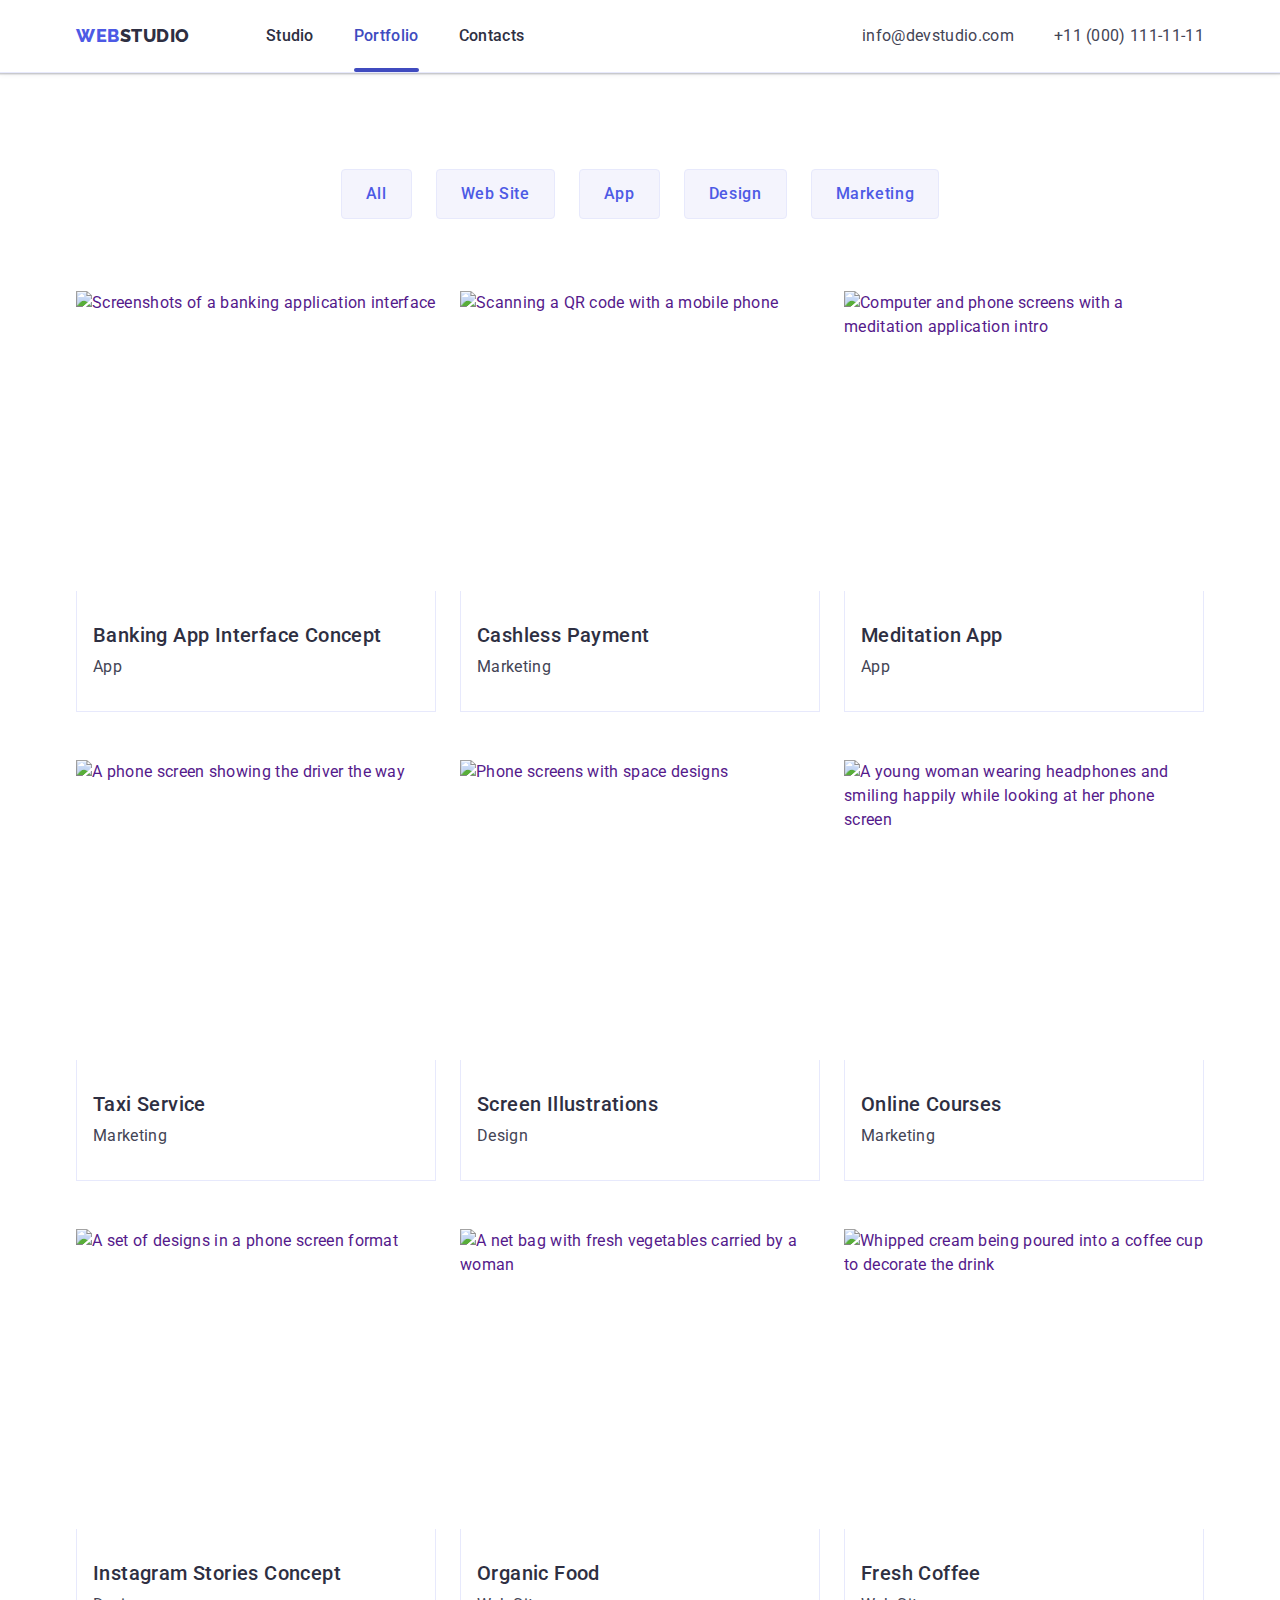
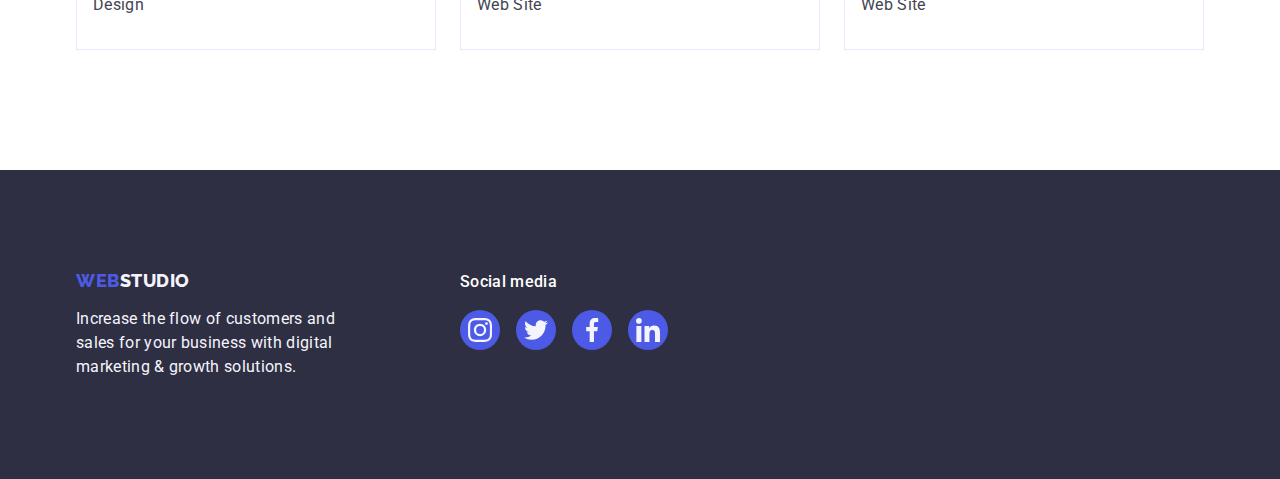
==== portfolio.html @ 32cfbcb7 "almost all - modal, overlay, transitions" ====
<!DOCTYPE html>
<html lang="en">
  <head>
    <meta charset="UTF-8" />
    <meta http-equiv="X-UA-Compatible" content="IE=edge" />
    <meta name="viewport" content="width=device-width, initial-scale=1.0" />
    <title>Portfolio</title>
    <link rel="preconnect" href="https://fonts.googleapis.com" />
    <link rel="preconnect" href="https://fonts.gstatic.com" crossorigin />
    <link
      href="https://fonts.googleapis.com/css2?family=Raleway:wght@800&family=Roboto:wght@400;500;700;900&display=swap"
      rel="stylesheet" />
    <link
      rel="stylesheet"
      href="https://cdnjs.cloudflare.com/ajax/libs/modern-normalize/1.1.0/modern-normalize.min.css" />
    <link rel="stylesheet" href="./css/styles.css" />
  </head>

  <body>
    <!--Header-->
    <header class="header">
      <div class="container">
        <nav class="site-nav">
          <a class="link logo" href="./index.html">Web<span class="logo-dark">Studio</span></a>
          <ul class="site-nav list">
            <li class="item"><a href="./index.html" class="link">Studio</a></li>
            <li class="item">
              <a href="./portfolio.html" class="link current">Portfolio</a>
            </li>
            <li class="item"><a href="" class="link">Contacts</a></li>
          </ul>
        </nav>
        <address class="contact-nav">
          <ul class="contact-nav list">
            <li class="item">
              <a href="mailto:info@devstudio.com" class="link">info@devstudio.com</a>
            </li>
            <li class="item">
              <a href="tel:+110001111111" class="link">+11 (000) 111-11-11</a>
            </li>
          </ul>
        </address>
      </div>
    </header>

    <!--MAIN-->
    <main>
      <section class="section portfolio">
        <div class="container">
          <h1 class="visually-hidden">Our Work</h1>
          <!--Filters-->
          <ul class="list portfolio-filter">
            <li class="item">
              <button type="button" class="button">All</button>
            </li>
            <li class="item">
              <button type="button" class="button">Web Site</button>
            </li>
            <li class="item">
              <button type="button" class="button">App</button>
            </li>
            <li class="item">
              <button type="button" class="button">Design</button>
            </li>
            <li class="item">
              <button type="button" class="button">Marketing</button>
            </li>
          </ul>
          <!--Gallery-->
          <ul class="list portfolio-list card-set">
            <li class="card-set-item">
              <a href="" class="link">
                <div class="card-image-wrapper">
                  <img
                    src="./images/portfolio1.jpg"
                    width="360"
                    height="300"
                    alt="Screenshots of a banking application interface" />
                  <div class="overlay"></div>
                </div>
                <div class="card-content">
                  <h2 class="item-title">Banking App Interface Concept</h2>
                  <p class="paragraph-text">App</p>
                </div>
              </a>
            </li>
            <li class="card-set-item">
              <a href="" class="link">
                <div class="card-image-wrapper">
                  <img
                    src="./images/portfolio2.jpg"
                    width="360"
                    height="300"
                    alt="Scanning a QR code with a mobile phone" />
                  <div class="overlay"></div>
                </div>
                <div class="card-content">
                  <h2 class="item-title">Cashless Payment</h2>
                  <p class="paragraph-text">Marketing</p>
                </div>
              </a>
            </li>
            <li class="card-set-item">
              <a href="" class="link">
                <div class="card-image-wrapper">
                  <img
                    src="./images/portfolio3.jpg"
                    width="360"
                    height="300"
                    alt="Computer and phone screens with a meditation application intro" />
                  <div class="overlay"></div>
                </div>
                <div class="card-content">
                  <h2 class="item-title">Meditation App</h2>
                  <p class="paragraph-text">App</p>
                </div>
              </a>
            </li>
            <li class="card-set-item">
              <a href="" class="link">
                <div class="card-image-wrapper">
                  <img
                    src="./images/portfolio4.jpg"
                    width="360"
                    height="300"
                    alt="A phone screen showing the driver the way" />
                  <div class="overlay"></div>
                </div>
                <div class="card-content">
                  <h2 class="item-title">Taxi Service</h2>
                  <p class="paragraph-text">Marketing</p>
                </div>
              </a>
            </li>
            <li class="card-set-item">
              <a href="" class="link">
                <div class="card-image-wrapper">
                  <img src="./images/portfolio5.jpg" width="360" height="300" alt="Phone screens with space designs" />
                  <div class="overlay"></div>
                </div>
                <div class="card-content">
                  <h2 class="item-title">Screen Illustrations</h2>
                  <p class="paragraph-text">Design</p>
                </div>
              </a>
            </li>
            <li class="card-set-item">
              <a href="" class="link">
                <div class="card-image-wrapper">
                  <img
                    src="./images/portfolio6.jpg"
                    width="360"
                    height="300"
                    alt="A young woman wearing headphones and smiling happily while looking at her phone screen" />
                  <div class="overlay"></div>
                </div>
                <div class="card-content">
                  <h2 class="item-title">Online Courses</h2>
                  <p class="paragraph-text">Marketing</p>
                </div></a
              >
            </li>
            <li class="card-set-item">
              <a href="" class="link">
                <div class="card-image-wrapper">
                  <img
                    src="./images/portfolio7.jpg"
                    width="360"
                    height="300"
                    alt="A set of designs in a phone screen format" />
                  <div class="overlay"></div>
                </div>
                <div class="card-content">
                  <h2 class="item-title">Instagram Stories Concept</h2>
                  <p class="paragraph-text">Design</p>
                </div></a
              >
            </li>
            <li class="card-set-item">
              <a href="" class="link">
                <div class="card-image-wrapper">
                  <img
                    src="./images/portfolio8.jpg"
                    width="360"
                    height="300"
                    alt="A net bag with fresh vegetables carried by a woman" />
                  <div class="overlay"></div>
                </div>
                <div class="card-content">
                  <h2 class="item-title">Organic Food</h2>
                  <p class="paragraph-text">Web Site</p>
                </div>
              </a>
            </li>
            <li class="card-set-item">
              <a href="" class="link">
                <div class="card-image-wrapper">
                  <img
                    src="./images/portfolio9.jpg"
                    width="360"
                    height="300"
                    alt="Whipped cream being poured into a coffee cup to decorate the drink" />
                  <div class="overlay"></div>
                </div>
                <div class="card-content">
                  <h2 class="item-title">Fresh Coffee</h2>
                  <p class="paragraph-text">Web Site</p>
                </div></a
              >
            </li>
          </ul>
        </div>
      </section>
    </main>

    <!--Footer-->
    <footer class="footer">
      <div class="container footer-set">
        <div class="block-one">
          <a class="link logo" href="./index.html">Web<span class="logo-light">Studio</span></a>
          <p class="footer-text">
            Increase the flow of customers and sales for your business with digital marketing & growth solutions.
          </p>
        </div>
        <div class="block-two">
          <p class="footer-text-bold">Social media</p>
          <ul class="list socials">
            <li class="socials-item">
              <a class="socials-link link" href="" target="_blank" rel="noopener noreferrer" aria-label="instagram">
                <svg class="socials-icon" width="24" height="24">
                  <use href="./images/icons.svg#icon-social-instagram"></use>
                </svg>
              </a>
            </li>
            <li class="socials-item">
              <a class="socials-link link" href="" target="_blank" rel="noopener noreferrer" aria-label="twitter">
                <svg class="socials-icon" width="24" height="24">
                  <use href="./images/icons.svg#icon-social-twitter"></use>
                </svg>
              </a>
            </li>
            <li class="socials-item">
              <a class="socials-link link" href="" target="_blank" rel="noopener noreferrer" aria-label="facebook"
                ><svg class="socials-icon" width="24" height="24">
                  <use href="./images/icons.svg#icon-social-facebook"></use>
                </svg>
              </a>
            </li>
            <li class="socials-item">
              <a class="socials-link link" href="" target="_blank" rel="noopener noreferrer" aria-label="linked in"
                ><svg class="socials-icon" width="24" height="24">
                  <use href="./images/icons.svg#icon-social-linkedin"></use>
                </svg>
              </a>
            </li>
          </ul>
        </div>
      </div>
    </footer>
  </body>
</html>
---- css/styles.css ----
/* 
    кольори текста логотипа: #4D5AE5, #2E2F42, #F4F4FD
    колір текста навігації та заголовків: #2E2F42
    колір телефона та мейла: #434455
    колір текста на банері: #FFFFFF
    колір осн. текста (в секціях, картках портфоліо): #434455
    колір текста на кнопці: #FFFFFF
    колір фону верхньої секції та футера: #2E2F42
    колір фону нашої команди: #F4F4FD
    колір рамок: #E7E9FC
    колір кнопок портфоліо: #F4F4FD
    колір акценту кнопки фільтру портфоліо: #404BBF
    колір текста в футері: #F4F4FD
    */

:root {
  --dark-text-color: #2e2f42;
  --brand-color: #4d5ae5;
  --light-text-color: #f4f4fd;
  --subtle-text-color: #8e8f99;
  --primary-text-color: #434455;
  --white-text-color: #ffffff;
  --black-text-color: #000000;
  --primary-bg-color: #ffffff;
  --light-bg-color: #f4f4fd;
  --dark-bg-color: #2e2f42;
  --border-color: #e7e9fc;
  --accent-color: #404bbf;
  --success-color: #31d0aa;
  --navyblue-modal: rgba(46, 47, 66, 0.4);
  --dairy-modal: #fcfcfc;
  --indent: 48px 24px;
}

/* Box sizing (Те саме прописано в modern-normalize)
html {
  box-sizing: border-box;
}
*,
*::before,
*::after {
  box-sizing: inherit;
}
*/

/* 
==========================================
Reset 
==========================================
*/

h1,
h2,
h3,
h4,
h5,
h6,
p {
  margin: 0;
}

ul,
ol {
  padding: 0;
  margin: 0;
}

img {
  display: block;
}

/* 
==========================================
Styles 
==========================================
*/

.visually-hidden {
  position: absolute;
  width: 1px;
  height: 1px;
  margin: -1px;
  border: 0;
  padding: 0;

  white-space: nowrap;
  clip-path: inset(100%);
  clip: rect(0 0 0 0);
  overflow: hidden;
}

body {
  background-color: var(--primary-bg-color);
  color: var(--primary-text-color);
  font-family: Roboto, sans-serif;
  font-size: 16px;
  line-height: 1.5;
  letter-spacing: 0.02em;
}

.paragraph-text {
  color: var(--primary-text-color);
  font-size: 16px;
}

.logo {
  font-family: Raleway, sans-serif;
  font-weight: 800;
  font-size: 18px;
  line-height: 1.17;
  letter-spacing: 0.03em;
  text-transform: uppercase;
  color: var(--brand-color);
}

.logo-dark {
  color: var(--dark-text-color);
}

.logo-light {
  color: var(--light-text-color);
}

.list {
  list-style: none;
}

.link {
  text-decoration: none;
}

.button {
  display: inline-block;
  border: none;
  border-radius: 4px;
  cursor: pointer;
  font-family: inherit;
  font-weight: 500;
  font-size: 16px;
  line-height: 1.5;
  letter-spacing: 0.04em;
  transition-property: background-color;
  transition-duration: 250ms;
  transition-timing-function: cubic-bezier(0.4, 0, 0.2, 1);
}

.container {
  width: 1158px;
  margin: 0 auto;
  padding-left: 15px;
  padding-right: 15px;
}

.section {
  padding-top: 120px;
  padding-bottom: 120px;
}

.section-title {
  margin-top: 0;
  margin-bottom: 72px;
  color: var(--dark-text-color);
  font-size: 36px;
  line-height: 1.11;
  text-align: center;
  letter-spacing: 0.02em;
  text-transform: capitalize;
}

.item-title {
  margin-top: 0;
  margin-bottom: 8px;
  color: var(--dark-text-color);
  font-weight: 500;
  font-size: 20px;
  line-height: 1.2;
  letter-spacing: 0.02em;
}

/* ========== Card set ========== */

.card-set {
  display: flex;
  flex-wrap: wrap;
  gap: var(--indent);
}

.card-set-item {
  flex-basis: calc((100% - var(--indent) * (var(--items) - 1)) / var(--items));
}

/* ========== Header ========== */

.header {
  background: var(--primary-bg-color);
  border-bottom: 1px solid var(--border-color);
  box-shadow: 0px 2px 1px rgba(46, 47, 66, 0.08), 0px 1px 1px rgba(46, 47, 66, 0.16), 0px 1px 6px rgba(46, 47, 66, 0.08);
}

.header .container {
  display: flex;
  align-items: center;
}

.header .link {
  display: block;
  padding-top: 24px;
  padding-bottom: 24px;
}

.header .logo {
  margin-right: 76px;
}

/* ========== site-nav, contact-nav ========== */

.site-nav {
  display: flex;
  margin-right: auto;
  align-items: center;
}

.contact-nav {
  display: flex;
  margin-left: auto;
  font-style: normal;
}

.site-nav.list,
.contact-nav.list {
  gap: 40px;
}

/*
.site-nav.list .item:not(:last-child),
.contact-nav.list .item:not(:last-child) {
  margin-right: 40px;
}
*/
/*
.site-nav.list .link,
.contact-nav.list .link {
  padding-top: 24px;
  padding-bottom: 24px;
}
*/

.site-nav.list .link {
  position: relative;
  color: var(--dark-text-color);
  font-weight: 500;
  transition-property: color;
  transition-duration: 250ms;
  transition-timing-function: cubic-bezier(0.4, 0, 0.2, 1);
}
.contact-nav.list .link {
  color: var(--primary-text-color);
  transition-property: color;
  transition-duration: 250ms;
  transition-timing-function: cubic-bezier(0.4, 0, 0.2, 1);
}
.site-nav .link:hover,
.site-nav .link:focus,
.contact-nav .link:hover,
.contact-nav .link:focus {
  color: var(--accent-color);
}

.site-nav .link.current {
  color: var(--accent-color);
}

.site-nav .link.current::after {
  content: "";
  position: absolute;
  bottom: 0;
  left: 0;
  display: block;
  width: 100%;
  height: 4px;
  background-color: var(--accent-color);
  border-radius: 2px;
}

/* ========== Hero ========== */

/* Hero background */

.hero {
  max-width: 1440px;
  margin-left: auto;
  margin-right: auto;
  background-color: var(--dark-bg-color);
  background-image: linear-gradient(rgba(46, 47, 66, 0.7), rgba(46, 47, 66, 0.7)), url("../images/hero.jpg");
  background-repeat: no-repeat;
  background-position: center;
  background-size: cover;
  text-align: center;
  padding: 188px 0;
}

/* Hero title. Effective Solutions for Your Business */
.hero-title {
  max-width: 496px;
  margin-top: 0;
  margin-bottom: 48px;
  margin-left: auto;
  margin-right: auto;
  font-size: 56px;
  line-height: 1.07;
  letter-spacing: 0.02em;
  color: var(--white-text-color);
}

/* Hero button. Order Service */
.hero .button {
  display: block;
  margin: auto;
  padding: 16px 32px;
  background-color: var(--brand-color);
  color: var(--white-text-color);
  box-shadow: 0px 4px 4px rgba(0, 0, 0, 0.15);
}
.hero .button:hover,
.hero .button:focus {
  background-color: var(--accent-color);
  color: var(--white-text-color);
}

/* ========== Sections ========== */

/* ========== Features ========== */

.section.features {
  padding-bottom: 0;
}

.feature-list {
  --items: 4;
  gap: 24px;
}

.feature-list .card-set-item {
  max-width: 264px;
}

.feature-list .title {
  color: var(--title-text-color);
}

.feature-illustration {
  display: flex;
  justify-content: center;
  align-items: center;
  height: 112px;
  margin-bottom: 8px;
  border-radius: 4px;
  background-color: var(--light-bg-color);
}

/*
.feature-list .card-set-item::before {
  display: block;
  content: ‘’;
  height: 112px;
  background-size: contain;
  background-repeat: no-repeat;
  background-position: center;
  background-color: --light-bg-color;
}
*/

/*
.feature-list {
  display: flex;
  justify-content: center;
}
.feature-list .item {
  width: 264px;
}
.feature-list .item:not(:last-child) {
  margin-right: 24px;
}
*/

/* Work */

.work-list {
  --items: 3;
  gap: 24px;
}

/*
.work-list {
  display: flex;
  justify-content: center;
}
.work-list .item:not(:last-child) {
  margin-right: 24px;
}
*/

/* Team */

.team {
  background-color: var(--light-bg-color);
}

.team-list {
  --items: 4;
  gap: 24px;
}

.team-list .card-set-item {
  flex-basis: calc((100% - 3 * 24px) / 4);
  border-radius: 0px 0px 4px 4px;
  background-color: var(--primary-bg-color);
  box-shadow: 0px 1px 6px rgba(46, 47, 66, 0.08), 0px 1px 1px rgba(46, 47, 66, 0.16), 0px 2px 1px rgba(46, 47, 66, 0.08);
  text-align: center;
}

/*
.team-list {
  display: flex;
  justify-content: center;
}
.team-list .item:not(:last-child) {
  margin-right: 24px;
}
*/

.card-content {
  padding: 32px 0;
}

.team-list .title {
  color: var(--title-text-color);
}

.team-list .paragraph-text {
  margin-bottom: 8px;
}

.team .socials {
  display: flex;
  justify-content: center;
  align-items: center;
  gap: 24px;
}

.team .socials-link {
  display: flex;
  justify-content: center;
  align-items: center;
  width: 40px;
  height: 40px;
  background-color: var(--brand-color);
  border-radius: 50%;
  transition-property: background-color;
  transition-duration: 250ms;
  transition-timing-function: cubic-bezier(0.4, 0, 0.2, 1);
}

.team .socials-link:hover,
.team .socials-link:focus {
  background-color: var(--accent-color);
}

.socials-icon {
  fill: #f4f4fd;
}

.customers-list {
  --items: 6;
  gap: 24px;
}

.customers-list .card-set-item {
  flex-basis: calc((100% - 5 * 24px) / 6);
  height: 88px;
}

.customers-link {
  display: flex;
  justify-content: center;
  align-items: center;
  width: 100%;
  height: 100%;
  background-color: var(--primary-bg-color);
  border: 1px solid var(--subtle-text-color);
  border-radius: 4px;
  color: var(--subtle-text-color);
  transition-property: color, border-color;
  transition-duration: 250ms;
  transition-timing-function: cubic-bezier(0.4, 0, 0.2, 1);
}

.customers-link:hover,
.customers-link:focus {
  border-color: var(--accent-color);
  color: var(--accent-color);
}

.customers-icon {
  fill: currentColor;
  width: 100%;
  height: 100%;
}

/*.customers-list .card-set-item {
  width: 168px;
  height: 88px;
  border: 1px solid var(--subtle-text-color);
  border-radius: 4px;
  background-color: var(--primary-bg-color);
  text-align: center;
}
*/

/* ========== Portfolio ========== */

.section.portfolio {
  padding-top: 96px;
}

.portfolio-filter {
  display: flex;
  justify-content: center;
  margin-bottom: 72px;
}

.portfolio-filter .item:not(:last-child) {
  margin-right: 24px;
}

.portfolio .button {
  padding: 12px 24px;
  background-color: var(--light-bg-color);
  border: 1px solid var(--border-color);
  color: var(--brand-color);
}

.portfolio .button:hover,
.portfolio .button:focus {
  background-color: var(--accent-color);
  color: var(--white-text-color);
  border: 1px solid transparent;
  box-shadow: 0px 3px 1px rgba(0, 0, 0, 0.1), 0px 2px 1px rgba(0, 0, 0, 0.08), 0px 2px 2px rgba(0, 0, 0, 0.12);
}

.portfolio-list {
  --items: 3;
}

.portfolio-list .link {
  display: block;
  transition-property: box-shadow;
  transition-duration: 250ms;
  transition-timing-function: cubic-bezier(0.4, 0, 0.2, 1);
}

.portfolio-list .link:hover,
.portfolio-list .link:focus {
  box-shadow: 0px 1px 6px rgba(46, 47, 66, 0.08), 0px 1px 1px rgba(46, 47, 66, 0.16), 0px 2px 1px rgba(46, 47, 66, 0.08);
}

.card-image-wrapper {
  position: relative;
  overflow: hidden;
}

.card-image-wrapper:hover .overlay,
.card-image-wrapper:focus .overlay {
  transform: translateY(0);
}

.overlay {
  position: absolute;
  top: 0;
  left: 0;
  width: 100%;
  height: 100%;
  background-color: var(--brand-color);
  transform: translateY(100%);
  transition-property: transform;
  transition-duration: 250ms;
  transition-timing-function: cubic-bezier(0.4, 0, 0.2, 1);
}

.portfolio-list .card-content {
  padding: 32px 16px;
  border-right: 1px solid var(--border-color);
  border-bottom: 1px solid var(--border-color);
  border-left: 1px solid var(--border-color);
}

/*
.portfolio-list {
  display: flex;
  flex-wrap: wrap;
  justify-content: center;
}
.portfolio-list .item {
  margin-right: 24px;
  margin-bottom: 48px;
}
.portfolio-list .item:nth-child(3n) {
  margin-right: 0;
}
.portfolio-list .item:nth-last-child(-n + 3) {
  margin-bottom: 0;
}
*/

.portfolio-list .title {
  color: var(--title-text-color);
}

/* ========== Footer ========== */

.footer {
  padding-top: 100px;
  padding-bottom: 100px;
  background-color: var(--dark-bg-color);
}

.footer-set {
  display: flex;
  align-items: baseline;
}

.footer .logo {
  display: inline-block;
  margin-bottom: 16px;
}

.footer-text {
  color: var(--light-text-color);
}

.footer-text-bold {
  font-size: 16px;
  font-weight: 500;
  line-height: 1.5;
  letter-spacing: 0.02em;
  color: var(--white-text-color);
  margin-bottom: 16px;
}

.block-one {
  max-width: 264px;
  margin-right: 120px;
}

.block-two {
  max-width: 208px;
}

.footer .socials {
  display: flex;
  align-items: center;
  gap: 16px;
}

.footer .socials-link {
  display: flex;
  justify-content: center;
  align-items: center;
  width: 40px;
  height: 40px;
  background-color: var(--brand-color);
  border-radius: 50%;
  transition-property: background-color;
  transition-duration: 250ms;
  transition-timing-function: cubic-bezier(0.4, 0, 0.2, 1);
}

.footer .socials-link:hover,
.footer .socials-link:focus {
  background-color: var(--success-color);
}

/* ========== Modal styles ========== */

.backdrop {
  position: fixed;
  top: 0;
  left: 0;
  width: 100%;
  height: 100%;
  background-color: var(--navyblue-modal);
  transition: opacity 250ms cubic-bezier(0.4, 0, 0.2, 1), visibility 250ms cubic-bezier(0.4, 0, 0.2, 1);
}

.backdrop.is-hidden {
  opacity: 0;
  visibility: hidden;
  pointer-events: none;
}

.modal {
  position: absolute;
  top: 50%;
  left: 50%;
  transform: translateX(-50%) translateY(-50%);
  width: 408px;
  height: 584px;
  flex-shrink: 0;
  border-radius: 4px;
  background: var(--dairy-modal);
  box-shadow: 0px 2px 1px 0px rgba(0, 0, 0, 0.2), 0px 1px 3px 0px rgba(0, 0, 0, 0.12),
    0px 1px 1px 0px rgba(0, 0, 0, 0.14);
  transition: opacity 250ms cubic-bezier(0.4, 0, 0.2, 1) 250ms, transform 250ms cubic-bezier(0.4, 0, 0.2, 1) 250ms;
}

.backdrop.is-hidden .modal {
  opacity: 0;
  transform: translateX(-50%) translateY(-70%);
}

.modal-button {
  position: absolute;
  top: 32px;
  right: 32px;
  display: flex;
  align-items: center;
  justify-content: center;
  width: 8px;
  height: 8px;
  padding: 0;
  border: none;
  background-color: transparent;
}

.modal-icon {
}
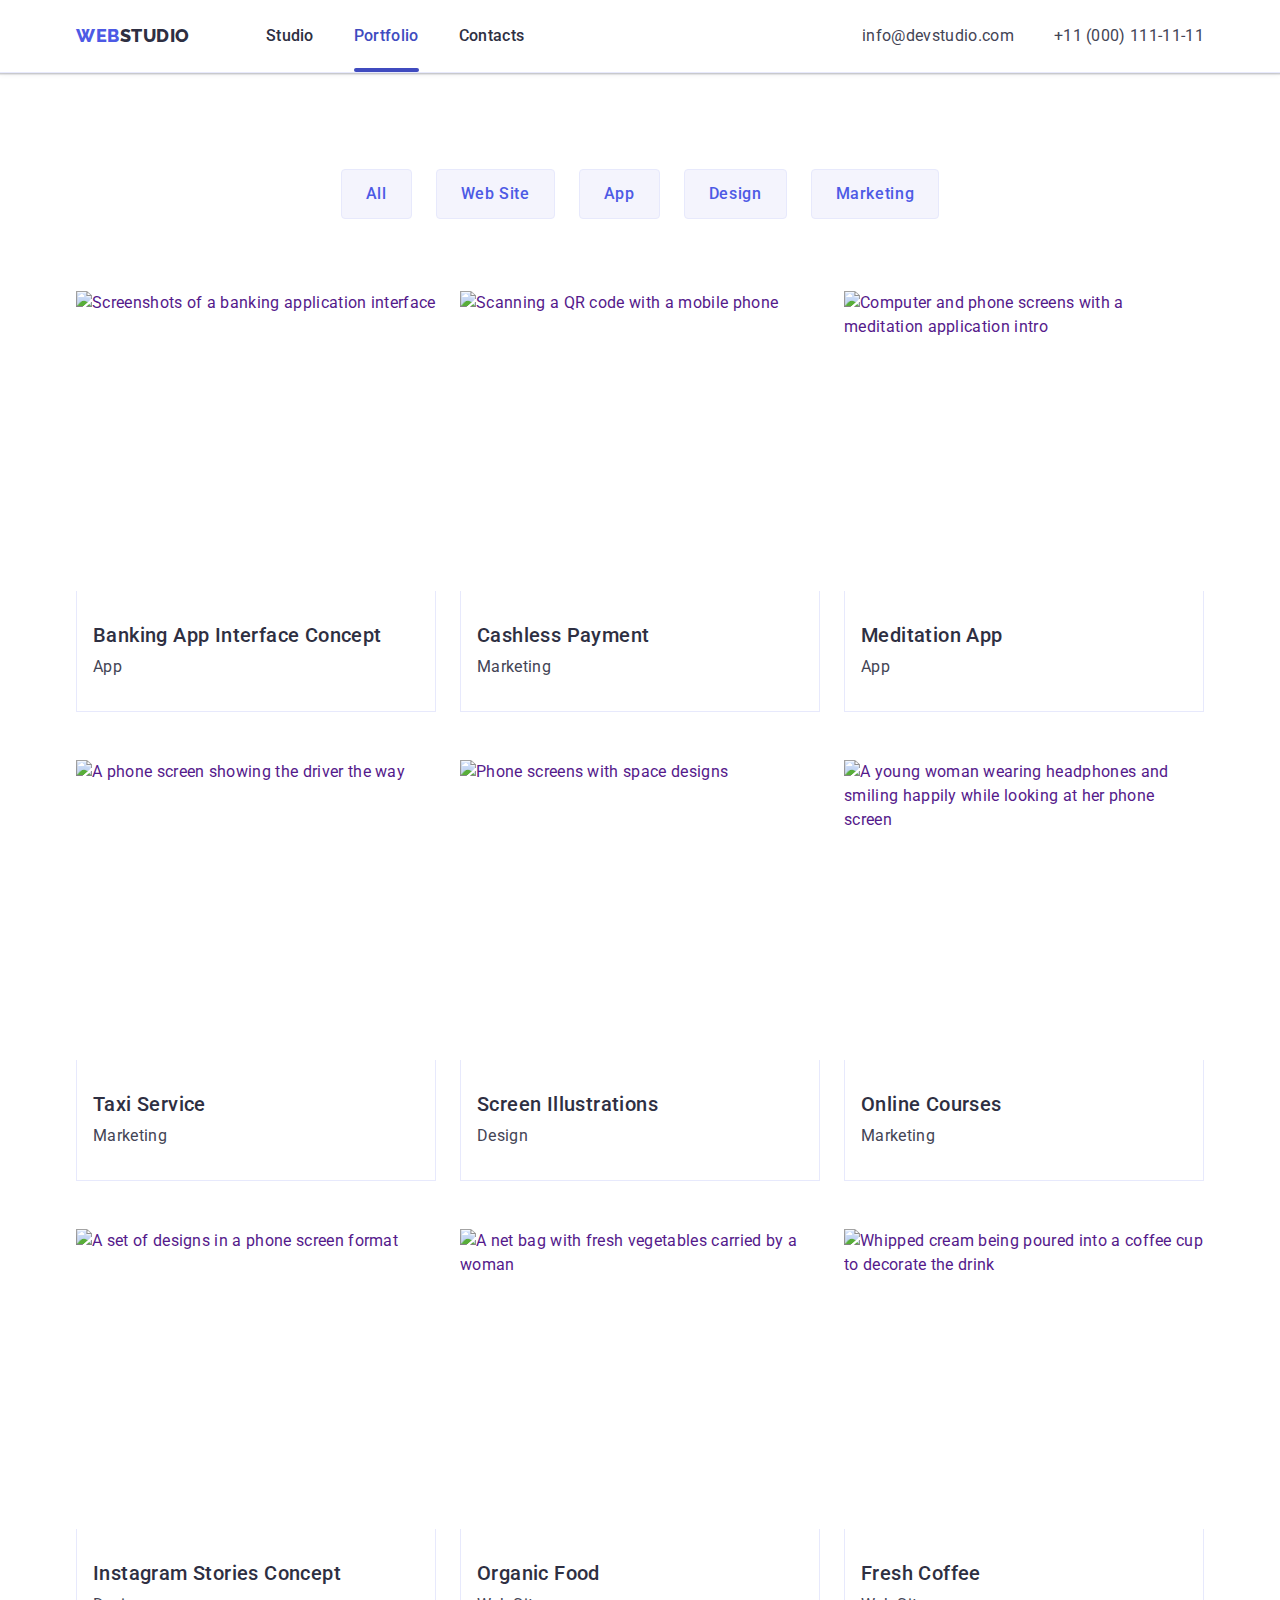
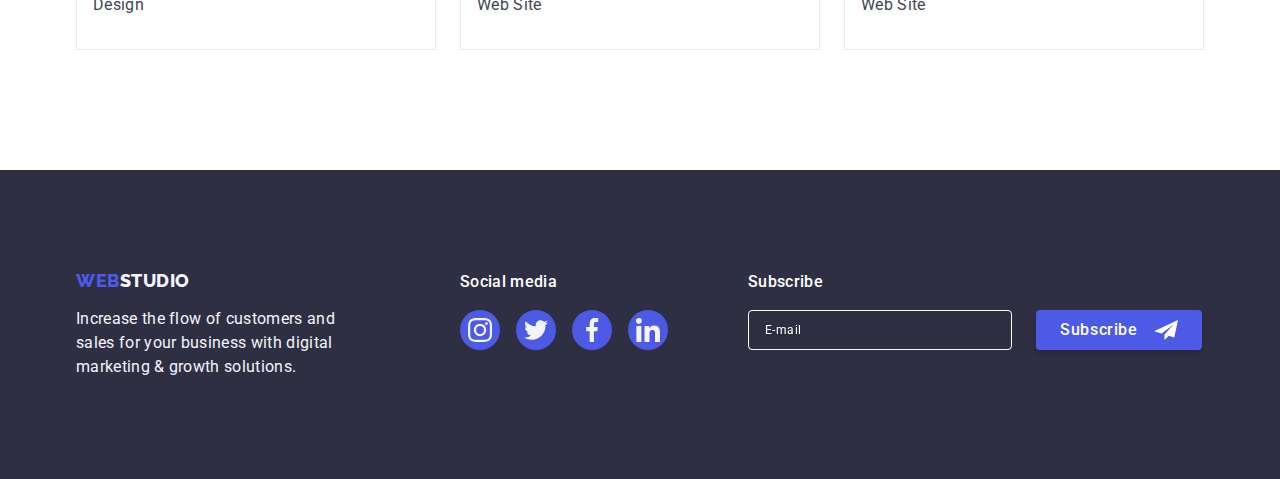
==== commit e9aab2a9: "footer changes for autocheck" ====
--- a/portfolio.html
+++ b/portfolio.html
@@ -255,6 +255,20 @@
             </li>
           </ul>
         </div>
+        <div class="block-three">
+          <p class="footer-text-bold">Subscribe</p>
+          <form class="subscribe-form" name="subscribe-form" autocomplete="on">
+            <label class="subscribe-form-label">
+              <input class="subscribe-form-input" type="email" name="subscribe-form-email" placeholder="E-mail" />
+            </label>
+            <button class="button subscribe-button" type="submit">
+              Subscribe
+              <svg class="footer-button-icon" width="24" height="24">
+                <use href="./images/icons.svg#icon-send"></use>
+              </svg>
+            </button>
+          </form>
+        </div>
       </div>
     </footer>
   </body>
--- a/css/styles.css
+++ b/css/styles.css
@@ -654,6 +654,7 @@
 
 .block-two {
   max-width: 208px;
+  margin-right: 80px;
 }
 
 .footer .socials {
@@ -678,6 +679,58 @@
 .footer .socials-link:hover,
 .footer .socials-link:focus {
   background-color: var(--success-color);
+}
+
+/* ========== Footer subscribe form ========== */
+
+.subscribe-form {
+  display: flex;
+  align-items: center;
+  gap: 24px;
+}
+
+.subscribe-form-input {
+  width: 264px;
+  height: 40px;
+  padding: 8px 16px;
+  flex-shrink: 0;
+  border-radius: 4px;
+  border: 1px solid #fff;
+  filter: drop-shadow(0px 4px 4px rgba(0, 0, 0, 0.15));
+  background-color: transparent;
+  outline: transparent;
+  color: var(--white-text-color);
+  font-size: 12px;
+  letter-spacing: 0.48px;
+  transition: border-color 250ms cubic-bezier(0.4, 0, 0.2, 1);
+}
+
+.subscribe-form-input:focus {
+  border-color: var(--brand-color);
+}
+
+.subscribe-form-input::placeholder {
+  color: currentColor;
+}
+
+.subscribe-form .button {
+  display: flex;
+  align-items: center;
+  justify-content: center;
+  min-width: 165px;
+  padding: 8px 24px;
+  background-color: var(--brand-color);
+  color: var(--white-text-color);
+  box-shadow: 0px 4px 4px rgba(0, 0, 0, 0.15);
+}
+.subscribe-form .button:hover,
+.subscribe-form .button:focus {
+  background-color: var(--accent-color);
+  color: var(--white-text-color);
+}
+
+.footer-button-icon {
+  margin-left: 16px;
 }
 
 /* ========== Modal styles ========== */
@@ -705,6 +758,7 @@
   transform: translateX(-50%) translateY(-50%);
   width: 408px;
   height: 584px;
+  padding: 72px 24px 24px 24px;
   flex-shrink: 0;
   border-radius: 4px;
   background: var(--dairy-modal);
@@ -720,8 +774,8 @@
 
 .modal-button {
   position: absolute;
-  top: 32px;
-  right: 32px;
+  top: 24px;
+  right: 24px;
   display: flex;
   align-items: center;
   justify-content: center;
@@ -734,3 +788,136 @@
 
 .modal-icon {
 }
+
+.modal-caption {
+  display: block;
+  margin-bottom: 16px;
+  width: 360px;
+  color: var(--dark-text-color);
+  text-align: center;
+  font-weight: 500;
+  letter-spacing: 0.32px;
+}
+
+.modal-form-field {
+  position: relative;
+  display: block;
+  margin-bottom: 8px;
+}
+
+.modal-form-label {
+  display: block;
+  margin-bottom: 4px;
+  color: var(--subtle-text-color);
+  font-size: 12px;
+  line-height: 1.17;
+  letter-spacing: 0.48px;
+}
+
+.modal-form-input {
+  width: 100%;
+  height: 40px;
+  padding: 11px 38px;
+  font-size: 18px;
+  outline: transparent;
+  border-radius: 4px;
+  border: 1px solid var(--navyblue-modal);
+  transition: border-color 250ms cubic-bezier(0.4, 0, 0.2, 1);
+}
+
+.modal-form-input:focus {
+  border-color: var(--brand-color);
+}
+
+.modal-form-icon {
+  position: absolute;
+  left: 16px;
+  bottom: 8px;
+  fill: var(--dark-text-color);
+  transition: fill 250ms cubic-bezier(0.4, 0, 0.2, 1);
+}
+
+.modal-form-input:focus + .modal-form-icon {
+  fill: var(--brand-color);
+}
+
+.modal-form-comment {
+  width: 100%;
+  height: 120px;
+  padding: 8px 16px;
+  resize: none;
+  outline: transparent;
+  border-radius: 4px;
+  border: 1px solid var(--navyblue-modal);
+  transition: border-color 250ms cubic-bezier(0.4, 0, 0.2, 1);
+}
+
+.modal-form-comment:focus {
+  border-color: var(--brand-color);
+}
+
+.modal-form-comment::placeholder {
+  color: var(--navyblue-modal);
+  font-size: 12px;
+  line-height: 1.17;
+  letter-spacing: 0.48px;
+}
+
+.modal-form-agreement {
+  display: flex;
+  align-items: center;
+  gap: 12px;
+  margin-bottom: 24px;
+}
+
+.modal-form-custom-checkbox {
+  display: flex;
+  align-items: center;
+  justify-content: center;
+  width: 16px;
+  height: 16px;
+  border-radius: 2px;
+  border: 1px solid var(--navyblue-modal);
+  transition: border-color 250ms cubic-bezier(0.4, 0, 0.2, 1), background-color 250ms cubic-bezier(0.4, 0, 0.2, 1);
+}
+
+.modal-form-checkbox:checked + .modal-form-custom-checkbox {
+  border-color: var(--accent-color);
+  background-color: var(--accent-color);
+}
+
+.modal-form-checkbox-icon {
+  opacity: 0;
+  transition: opacity 250ms cubic-bezier(0.4, 0, 0.2, 1);
+}
+
+.modal-form-checkbox:checked + .modal-form-custom-checkbox > .modal-form-checkbox-icon {
+  opacity: 1;
+}
+
+.modal-form-agreement-desc {
+  color: var(--subtle-text-color);
+  font-size: 12px;
+  line-height: 1.17;
+  letter-spacing: 0.48px;
+  user-select: none;
+}
+.modal-form-agreement-link {
+  color: var(--brand-color);
+  text-decoration-line: underline;
+}
+
+.modal-form .button {
+  display: block;
+  margin: auto;
+  min-width: 169px;
+  padding: 16px 32px;
+  background-color: var(--brand-color);
+  color: var(--white-text-color);
+  box-shadow: 0px 4px 4px rgba(0, 0, 0, 0.15);
+}
+.modal-form .button:hover,
+.modal-form .button:focus {
+  background-color: var(--accent-color);
+  color: var(--white-text-color);
+}
